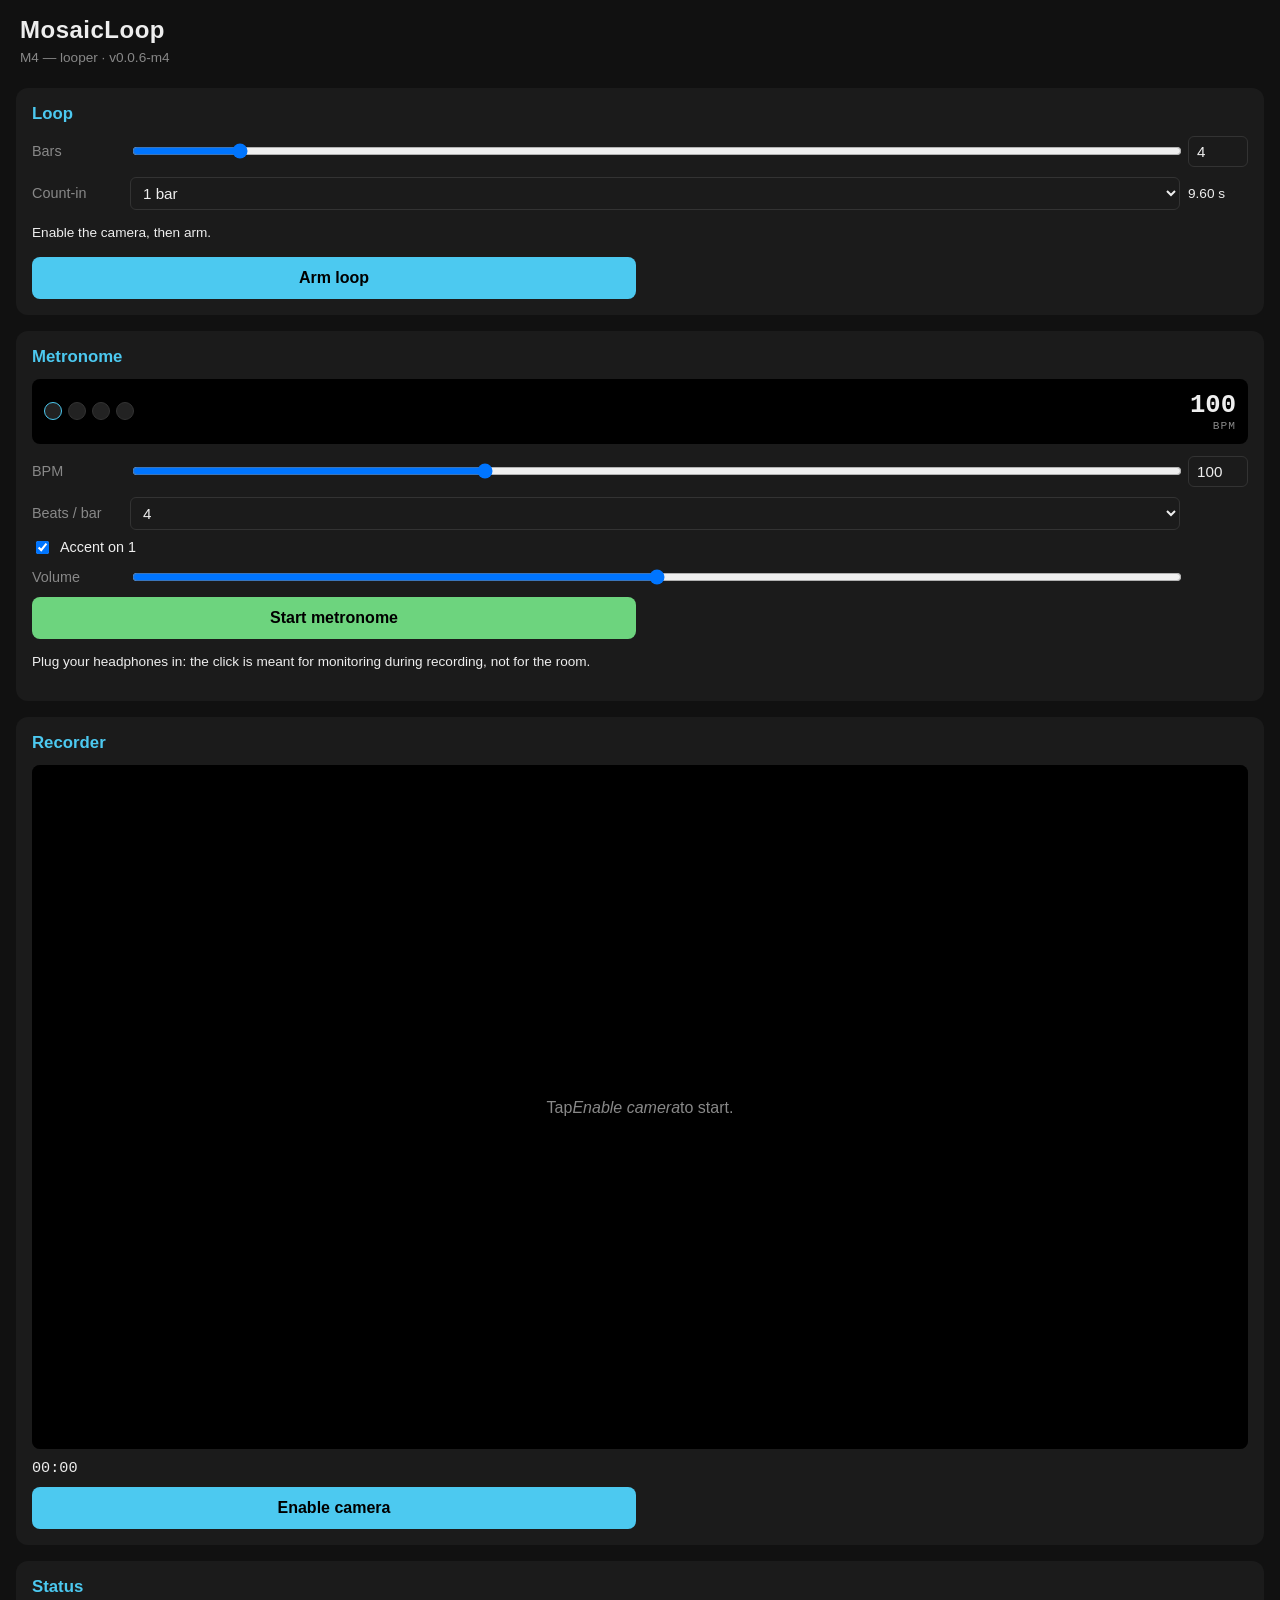
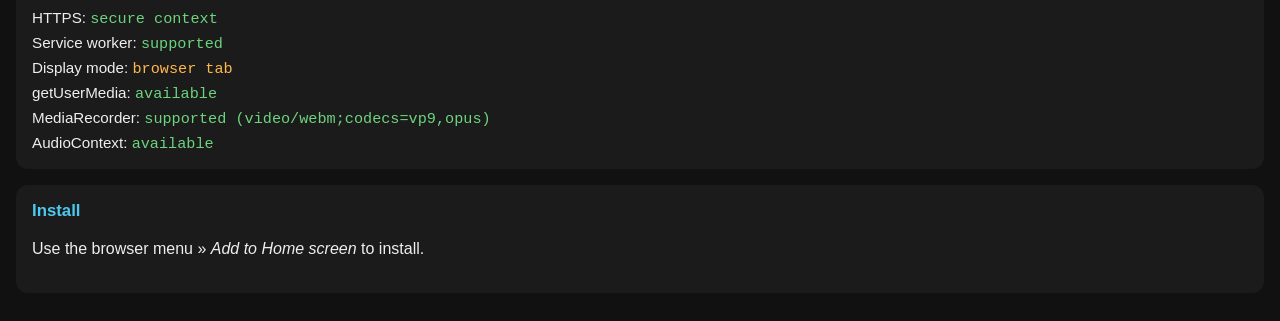
==== mobile/index.html @ 8ce44bef "feat(mobile/m4): looper engine — record exactly N bars on the downbeat mobile/main.js gains a Looper" ====
<!DOCTYPE html>
<html lang="en">
<head>
  <meta charset="UTF-8" />
  <meta name="viewport" content="width=device-width, initial-scale=1, viewport-fit=cover" />
  <meta name="theme-color" content="#111111" />
  <title>MosaicLoop</title>
  <link rel="manifest" href="./manifest.webmanifest" />
  <link rel="icon" href="./icons/icon.svg" type="image/svg+xml" />
  <link rel="stylesheet" href="./styles.css" />
</head>
<body>
  <header>
    <h1>MosaicLoop</h1>
    <p class="tag">M4 — looper · <span id="app-version">v0.0.6-m4</span></p>
  </header>

  <main>
    <section class="card">
      <h2>Loop</h2>

      <div class="metro-row">
        <label for="loop-bars">Bars</label>
        <input type="range" id="loop-bars" min="1" max="32" step="1" value="4" />
        <input type="number" id="loop-bars-num" min="1" max="32" step="1" value="4" />
      </div>

      <div class="metro-row">
        <label for="loop-countin">Count-in</label>
        <select id="loop-countin">
          <option value="0">none</option>
          <option value="1" selected>1 bar</option>
          <option value="2">2 bars</option>
        </select>
        <span class="muted small" id="loop-duration">—</span>
      </div>

      <p id="loop-status" class="muted small">Enable the camera, then arm.</p>

      <div class="rec-controls">
        <button id="loop-arm-btn">Arm loop</button>
        <button id="loop-cancel-btn" hidden>Cancel</button>
      </div>
    </section>
    <section class="card">
      <h2>Metronome</h2>

      <div class="metro-display">
        <div class="metro-leds" id="metro-leds"></div>
        <div class="metro-bpm">
          <span id="metro-bpm-val">100</span>
          <small>BPM</small>
        </div>
      </div>

      <div class="metro-row">
        <label for="metro-bpm">BPM</label>
        <input type="range" id="metro-bpm" min="40" max="220" step="1" value="100" />
        <input type="number" id="metro-bpm-num" min="40" max="220" step="1" value="100" />
      </div>

      <div class="metro-row">
        <label for="metro-beats">Beats / bar</label>
        <select id="metro-beats">
          <option>2</option>
          <option>3</option>
          <option selected>4</option>
          <option>6</option>
          <option>8</option>
        </select>
        <label class="inline">
          <input type="checkbox" id="metro-accent" checked />
          Accent on 1
        </label>
      </div>

      <div class="metro-row">
        <label for="metro-vol">Volume</label>
        <input type="range" id="metro-vol" min="0" max="1" step="0.01" value="0.5" />
      </div>

      <div class="rec-controls">
        <button id="metro-toggle">Start metronome</button>
      </div>

      <p class="muted small">Plug your headphones in: the click is meant
        for monitoring during recording, not for the room.</p>
    </section>
    <section class="card">
      <h2>Recorder</h2>

      <div id="rec-stage">
        <video id="preview" autoplay muted playsinline></video>
        <video id="playback" controls playsinline hidden></video>
        <p id="rec-msg" class="muted">Tap <em>Enable camera</em> to start.</p>
      </div>

      <div class="rec-meta">
        <span id="rec-timer">00:00</span>
        <span id="rec-info" class="muted"></span>
      </div>

      <div class="rec-controls">
        <button id="enable-btn">Enable camera</button>
        <button id="record-btn" hidden>Record</button>
        <button id="stop-btn" hidden>Stop</button>
        <button id="flip-btn" hidden title="Switch camera">Flip</button>
        <a id="download-link" hidden class="btn-link" download>Download</a>
      </div>
    </section>

    <section class="card">
      <h2>Status</h2>
      <ul id="status">
        <li>HTTPS: <span id="s-https">…</span></li>
        <li>Service worker: <span id="s-sw">…</span></li>
        <li>Display mode: <span id="s-display">…</span></li>
        <li>getUserMedia: <span id="s-gum">…</span></li>
        <li>MediaRecorder: <span id="s-mr">…</span></li>
        <li>AudioContext: <span id="s-ac">…</span></li>
      </ul>
    </section>

    <section class="card">
      <h2>Install</h2>
      <p>Use the browser menu &raquo; <em>Add to Home screen</em> to install.</p>
      <button id="install-btn" hidden>Install app</button>
    </section>
  </main>

  <script src="./main.js" type="module"></script>
</body>
</html>
---- mobile/styles.css ----
:root {
  --bg: #111;
  --fg: #eee;
  --muted: #888;
  --accent: #4cc9f0;
  --card: #1b1b1b;
  --ok: #6dd47e;
  --warn: #ffb84d;
  --bad: #ff6b6b;
}

* { box-sizing: border-box; }

/* Make the HTML `hidden` attribute reliable even when other rules set
   `display`. Without this, `<video id="..." hidden>` stays visible
   because the ID rule wins over the UA stylesheet. */
[hidden] { display: none !important; }

html, body {
  margin: 0;
  padding: 0;
  background: var(--bg);
  color: var(--fg);
  font-family: -apple-system, BlinkMacSystemFont, "Segoe UI", Roboto,
               sans-serif;
  font-size: 16px;
  min-height: 100vh;
}

body {
  padding: env(safe-area-inset-top) env(safe-area-inset-right)
           env(safe-area-inset-bottom) env(safe-area-inset-left);
}

header {
  padding: 16px 20px 8px;
}

h1 {
  margin: 0;
  font-size: 1.5rem;
  letter-spacing: 0.5px;
}

.tag {
  margin: 4px 0 0;
  color: var(--muted);
  font-size: 0.85rem;
}

main {
  padding: 12px 16px 32px;
  display: flex;
  flex-direction: column;
  gap: 16px;
}

.card {
  background: var(--card);
  border-radius: 12px;
  padding: 16px;
}

.card h2 {
  margin: 0 0 12px;
  font-size: 1.05rem;
  color: var(--accent);
}

ul {
  list-style: none;
  margin: 0;
  padding: 0;
  display: flex;
  flex-direction: column;
  gap: 6px;
}

li { font-size: 0.95rem; }

li span {
  font-family: ui-monospace, SFMono-Regular, Menlo, monospace;
  color: var(--muted);
}

li span.ok { color: var(--ok); }
li span.warn { color: var(--warn); }
li span.bad { color: var(--bad); }

code {
  font-family: ui-monospace, SFMono-Regular, Menlo, monospace;
  background: #000;
  padding: 1px 5px;
  border-radius: 4px;
  font-size: 0.9em;
}

button {
  appearance: none;
  border: 0;
  background: var(--accent);
  color: #000;
  font-weight: 600;
  font-size: 1rem;
  padding: 12px 20px;
  border-radius: 8px;
  width: 100%;
  cursor: pointer;
}

button:disabled {
  opacity: 0.5;
  cursor: default;
}

p { line-height: 1.45; }

/* ---------- Recorder ---------- */

#rec-stage {
  position: relative;
  background: #000;
  border-radius: 8px;
  overflow: hidden;
  aspect-ratio: 16 / 9;
  margin-bottom: 10px;
}

#preview, #playback {
  width: 100%;
  height: 100%;
  object-fit: contain;
  background: #000;
  display: block;
}

#rec-msg {
  position: absolute;
  inset: 0;
  display: flex;
  align-items: center;
  justify-content: center;
  margin: 0;
  padding: 12px;
  text-align: center;
  background: rgba(0, 0, 0, 0.55);
  color: var(--fg);
}
#rec-msg.muted { color: var(--muted); }
#rec-msg.warn  { color: var(--warn); }
#rec-msg.bad   { color: var(--bad);  }
#rec-msg[hidden] { display: none; }

.rec-meta {
  display: flex;
  justify-content: space-between;
  font-family: ui-monospace, SFMono-Regular, Menlo, monospace;
  font-size: 0.95rem;
  margin-bottom: 10px;
  color: var(--muted);
}
#rec-timer { color: var(--fg); }

.rec-controls {
  display: grid;
  grid-template-columns: 1fr 1fr;
  gap: 8px;
}
.rec-controls button,
.rec-controls .btn-link {
  width: 100%;
}
#record-btn { background: var(--bad); color: #fff; }
#stop-btn   { background: var(--warn); color: #000; }
#flip-btn   { background: #333; color: var(--fg); }

.btn-link {
  display: inline-flex;
  align-items: center;
  justify-content: center;
  text-decoration: none;
  background: var(--ok);
  color: #000;
  font-weight: 600;
  font-size: 1rem;
  padding: 12px 20px;
  border-radius: 8px;
}

/* ---------- Metronome ---------- */

.metro-display {
  display: flex;
  align-items: center;
  justify-content: space-between;
  gap: 12px;
  padding: 12px;
  background: #000;
  border-radius: 8px;
  margin-bottom: 12px;
}

.metro-leds {
  display: flex;
  gap: 6px;
  flex: 1;
  flex-wrap: wrap;
}

.metro-led {
  display: inline-block;
  width: 18px;
  height: 18px;
  border-radius: 50%;
  background: #222;
  border: 1px solid #333;
  transition: background 60ms linear, transform 60ms linear;
}
.metro-led.accent { border-color: var(--accent); }
.metro-led.on { background: var(--accent); transform: scale(1.15); }
.metro-led.flash-accent { background: var(--bad); }

.metro-bpm {
  font-family: ui-monospace, SFMono-Regular, Menlo, monospace;
  font-size: 1.6rem;
  font-weight: 700;
  color: var(--fg);
  text-align: right;
  min-width: 90px;
}
.metro-bpm small {
  display: block;
  font-size: 0.7rem;
  font-weight: 400;
  color: var(--muted);
  letter-spacing: 1px;
}

.metro-row {
  display: grid;
  grid-template-columns: 90px 1fr 60px;
  align-items: center;
  gap: 8px;
  margin-bottom: 10px;
}
.metro-row label {
  font-size: 0.9rem;
  color: var(--muted);
}
.metro-row label.inline {
  grid-column: 1 / -1;
  display: flex;
  align-items: center;
  gap: 8px;
  color: var(--fg);
}
.metro-row input[type="range"] { width: 100%; }
.metro-row input[type="number"],
.metro-row select {
  background: #1b1b1b;
  border: 1px solid #333;
  color: var(--fg);
  padding: 6px 8px;
  border-radius: 6px;
  font-size: 0.95rem;
  font-family: inherit;
}

#metro-toggle {
  background: var(--ok);
  color: #000;
}
#metro-toggle.active {
  background: var(--bad);
  color: #fff;
}

.small { font-size: 0.85rem; }
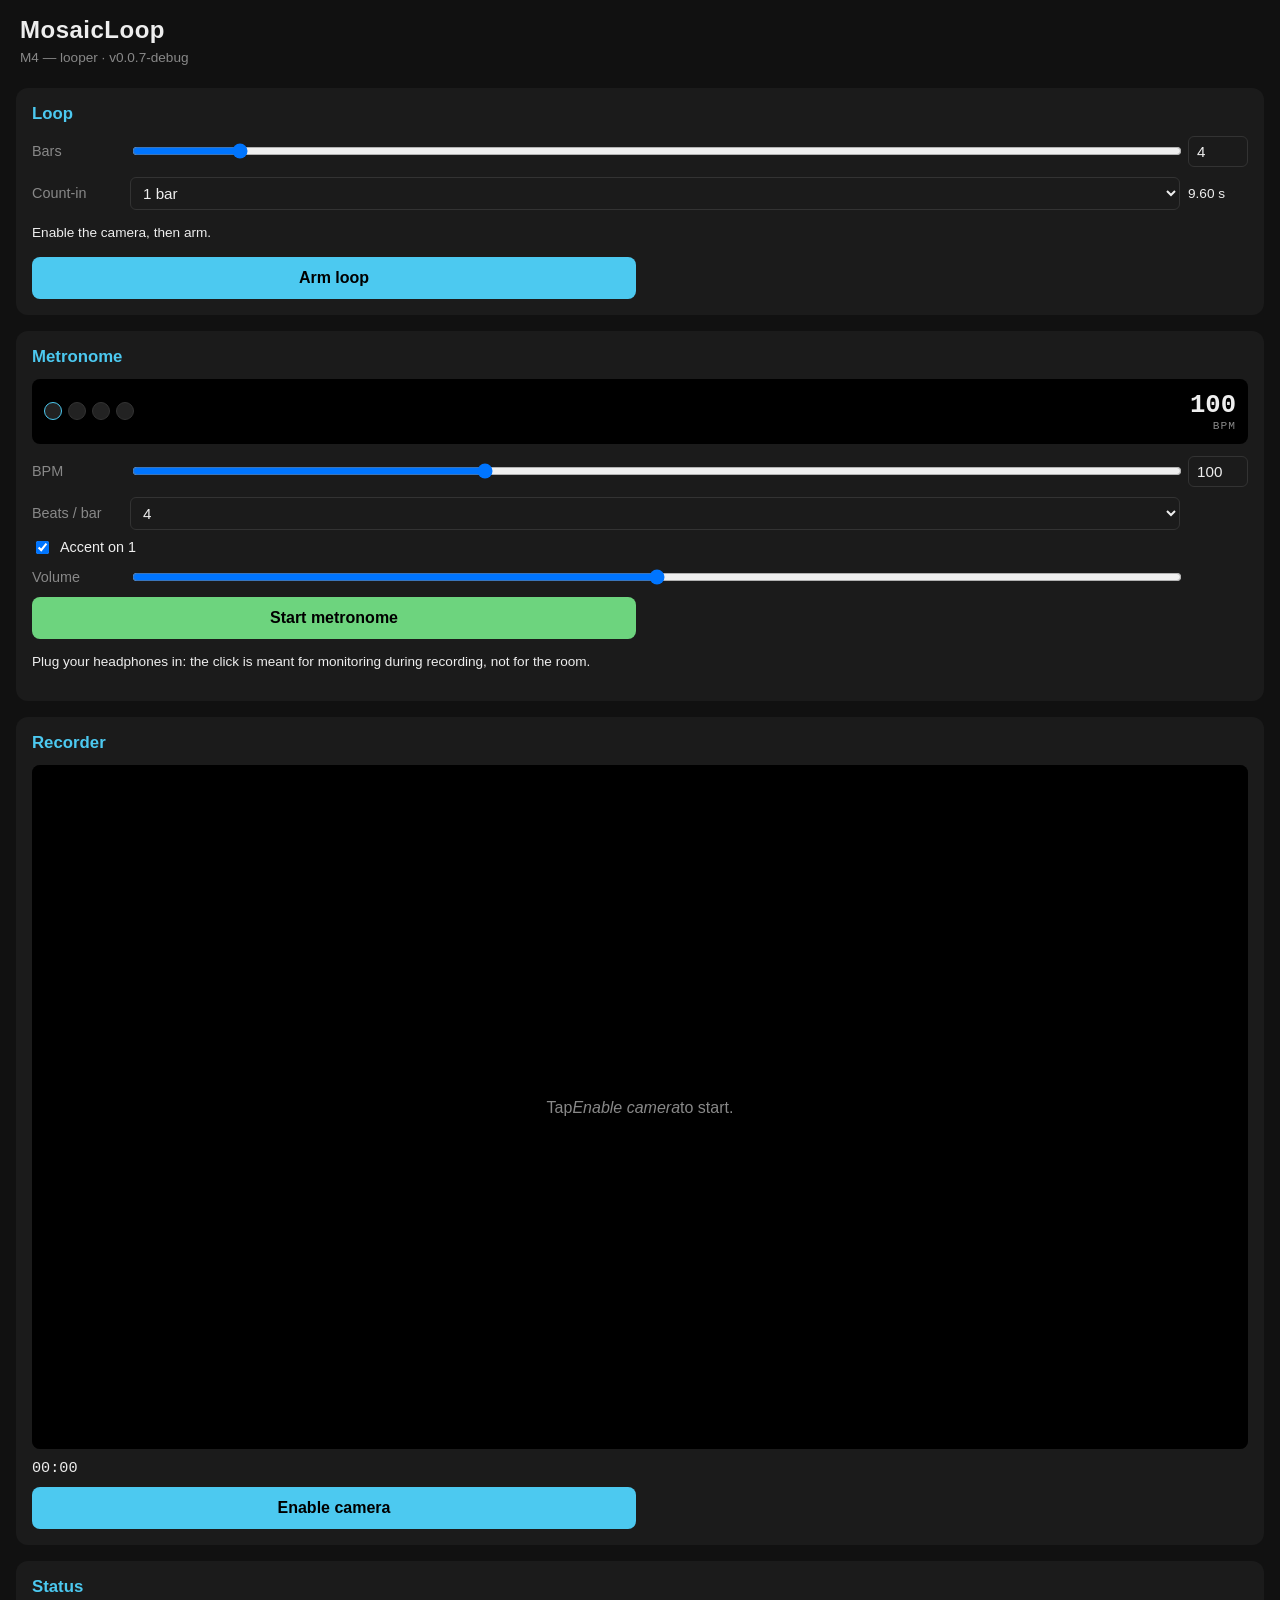
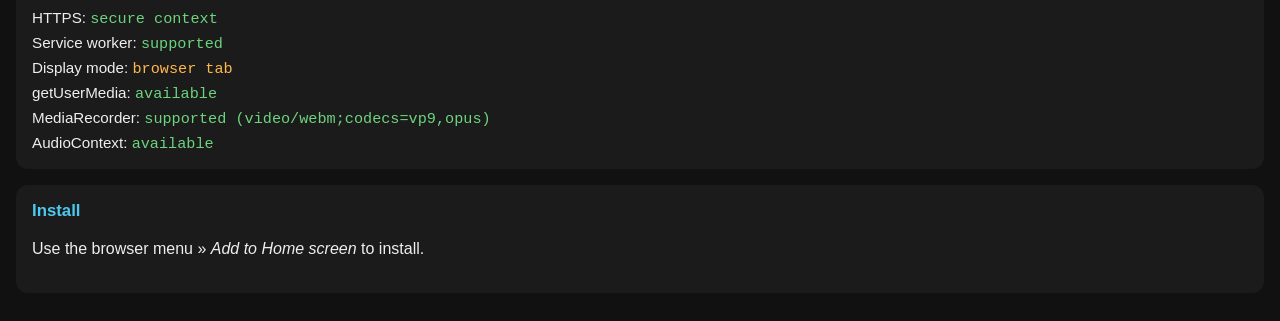
==== commit ce03e10c: "debug(mobile): on-screen log + try/catch around onArmLoop The Arm button isn't responding on the dev" ====
--- a/mobile/index.html
+++ b/mobile/index.html
@@ -12,7 +12,7 @@
 <body>
   <header>
     <h1>MosaicLoop</h1>
-    <p class="tag">M4 — looper · <span id="app-version">v0.0.6-m4</span></p>
+    <p class="tag">M4 — looper · <span id="app-version">v0.0.7-debug</span></p>
   </header>
 
   <main>
@@ -126,6 +126,11 @@
       <p>Use the browser menu &raquo; <em>Add to Home screen</em> to install.</p>
       <button id="install-btn" hidden>Install app</button>
     </section>
+
+    <section class="card" id="debug-card" hidden>
+      <h2>Debug</h2>
+      <pre id="debug-log"></pre>
+    </section>
   </main>
 
   <script src="./main.js" type="module"></script>
--- a/mobile/styles.css
+++ b/mobile/styles.css
@@ -276,3 +276,16 @@
 }
 
 .small { font-size: 0.85rem; }
+
+#debug-log {
+  margin: 0;
+  padding: 8px;
+  background: #000;
+  color: #4cc9f0;
+  font-family: ui-monospace, SFMono-Regular, Menlo, monospace;
+  font-size: 0.75rem;
+  white-space: pre-wrap;
+  word-break: break-word;
+  max-height: 200px;
+  overflow-y: auto;
+}
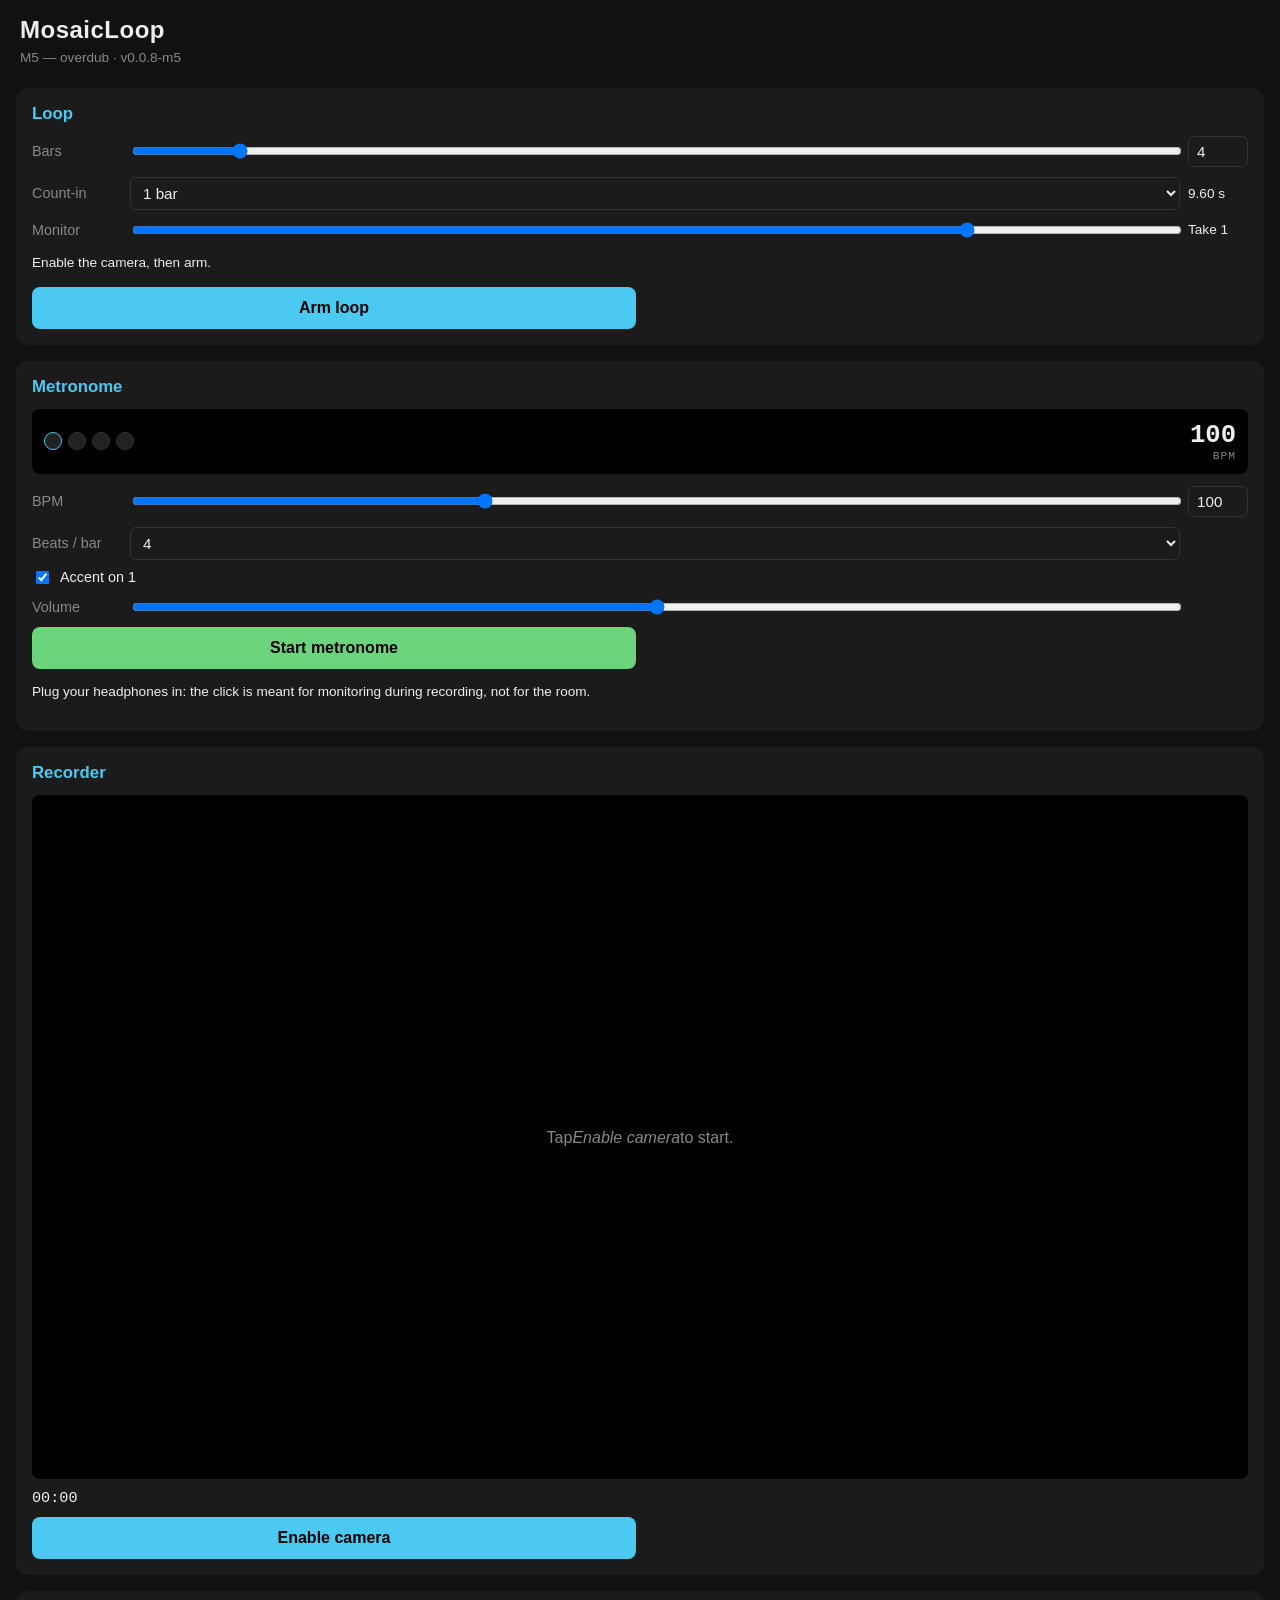
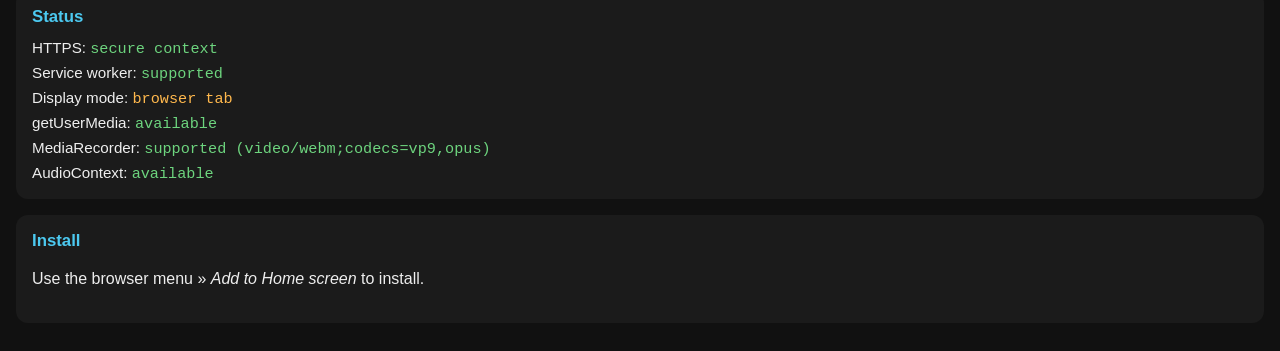
==== commit 87d8fa42: "feat(mobile/m5): overdub — monitor previous takes during recording mobile/main.js gains a Takes sect" ====
--- a/mobile/index.html
+++ b/mobile/index.html
@@ -12,7 +12,7 @@
 <body>
   <header>
     <h1>MosaicLoop</h1>
-    <p class="tag">M4 — looper · <span id="app-version">v0.0.7-debug</span></p>
+    <p class="tag">M5 — overdub · <span id="app-version">v0.0.8-m5</span></p>
   </header>
 
   <main>
@@ -35,12 +35,28 @@
         <span class="muted small" id="loop-duration">—</span>
       </div>
 
+      <div class="metro-row">
+        <label for="monitor-vol">Monitor</label>
+        <input type="range" id="monitor-vol" min="0" max="1" step="0.01" value="0.8" />
+        <span class="muted small" id="loop-take-counter">Take 1</span>
+      </div>
+
       <p id="loop-status" class="muted small">Enable the camera, then arm.</p>
 
       <div class="rec-controls">
         <button id="loop-arm-btn">Arm loop</button>
         <button id="loop-cancel-btn" hidden>Cancel</button>
       </div>
+    </section>
+
+    <section class="card" id="takes-card" hidden>
+      <h2>Takes</h2>
+      <ul id="takes-list" class="takes-list"></ul>
+      <div class="rec-controls">
+        <button id="takes-clear-btn">Clear all takes</button>
+      </div>
+      <p class="muted small">Tempo is locked while takes exist. Clear
+        them to change BPM, beats per bar, or loop length.</p>
     </section>
     <section class="card">
       <h2>Metronome</h2>
--- a/mobile/styles.css
+++ b/mobile/styles.css
@@ -289,3 +289,58 @@
   max-height: 200px;
   overflow-y: auto;
 }
+
+/* ---------- Takes list ---------- */
+
+.takes-list {
+  display: flex;
+  flex-direction: column;
+  gap: 8px;
+  margin-bottom: 12px;
+}
+
+.take-item {
+  display: grid;
+  grid-template-columns: 80px 1fr auto auto;
+  align-items: center;
+  gap: 8px;
+  background: #1b1b1b;
+  border: 1px solid #333;
+  border-radius: 8px;
+  padding: 8px;
+}
+
+.take-label {
+  font-weight: 600;
+  font-size: 0.95rem;
+}
+.take-label.warn { color: var(--warn); }
+
+.take-item audio {
+  width: 100%;
+  height: 32px;
+}
+
+.take-btn {
+  display: inline-flex;
+  align-items: center;
+  justify-content: center;
+  text-decoration: none;
+  background: #333;
+  color: var(--fg);
+  font-weight: 600;
+  font-size: 0.85rem;
+  padding: 6px 10px;
+  border-radius: 6px;
+  border: 0;
+  width: auto;
+  min-width: 36px;
+}
+.take-btn.take-del { background: var(--bad); color: #fff; }
+
+#takes-clear-btn { background: #333; color: var(--fg); }
+
+input:disabled, select:disabled {
+  opacity: 0.5;
+  pointer-events: none;
+}
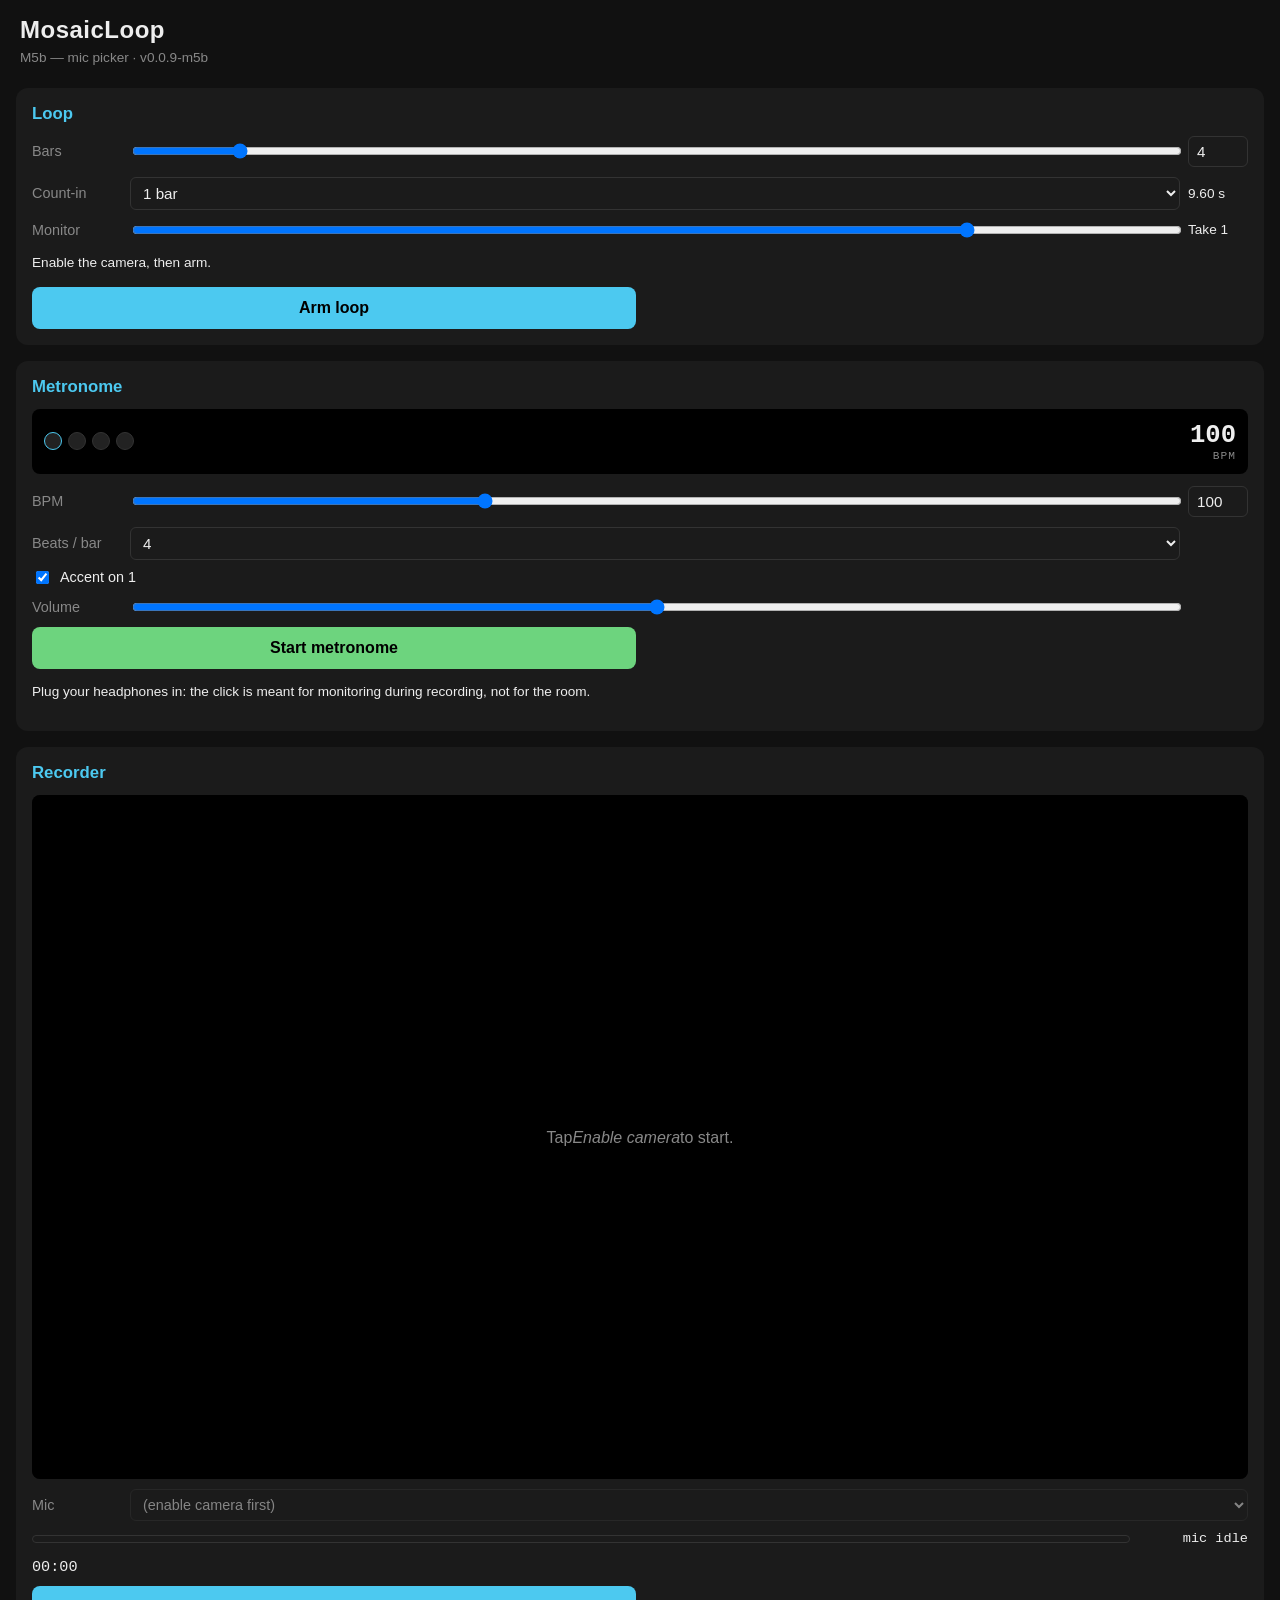
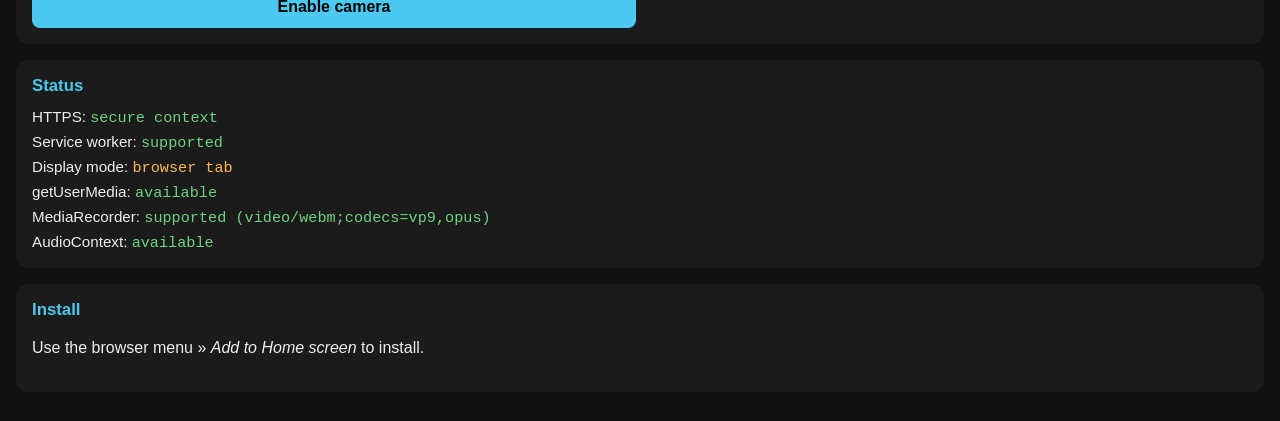
==== commit 2c9146f4: "feat(mobile/m5b): mic picker + VU meter Diagnose 'no audio captured' issues without guessing:  - enu" ====
--- a/mobile/index.html
+++ b/mobile/index.html
@@ -12,7 +12,7 @@
 <body>
   <header>
     <h1>MosaicLoop</h1>
-    <p class="tag">M5 — overdub · <span id="app-version">v0.0.8-m5</span></p>
+    <p class="tag">M5b — mic picker · <span id="app-version">v0.0.9-m5b</span></p>
   </header>
 
   <main>
@@ -111,6 +111,18 @@
         <p id="rec-msg" class="muted">Tap <em>Enable camera</em> to start.</p>
       </div>
 
+      <div class="metro-row mic-row">
+        <label for="mic-select">Mic</label>
+        <select id="mic-select" disabled>
+          <option>(enable camera first)</option>
+        </select>
+      </div>
+
+      <div class="vu-wrap">
+        <div class="vu-bar"><div id="vu-fill"></div></div>
+        <span id="vu-label" class="muted small">mic idle</span>
+      </div>
+
       <div class="rec-meta">
         <span id="rec-timer">00:00</span>
         <span id="rec-info" class="muted"></span>
--- a/mobile/styles.css
+++ b/mobile/styles.css
@@ -344,3 +344,47 @@
   opacity: 0.5;
   pointer-events: none;
 }
+
+/* ---------- Mic picker + VU meter ---------- */
+
+.mic-row select {
+  grid-column: 2 / span 2;
+  background: #1b1b1b;
+  border: 1px solid #333;
+  color: var(--fg);
+  padding: 6px 8px;
+  border-radius: 6px;
+  font-size: 0.9rem;
+  font-family: inherit;
+  width: 100%;
+}
+
+.vu-wrap {
+  display: flex;
+  align-items: center;
+  gap: 8px;
+  margin: 8px 0 12px;
+}
+
+.vu-bar {
+  flex: 1;
+  height: 8px;
+  background: #1b1b1b;
+  border: 1px solid #333;
+  border-radius: 4px;
+  overflow: hidden;
+}
+
+#vu-fill {
+  height: 100%;
+  width: 0%;
+  background: linear-gradient(to right, var(--ok) 0%, var(--ok) 70%,
+                                       var(--warn) 80%, var(--bad) 100%);
+  transition: width 60ms linear;
+}
+
+#vu-label {
+  min-width: 110px;
+  text-align: right;
+  font-family: ui-monospace, SFMono-Regular, Menlo, monospace;
+}
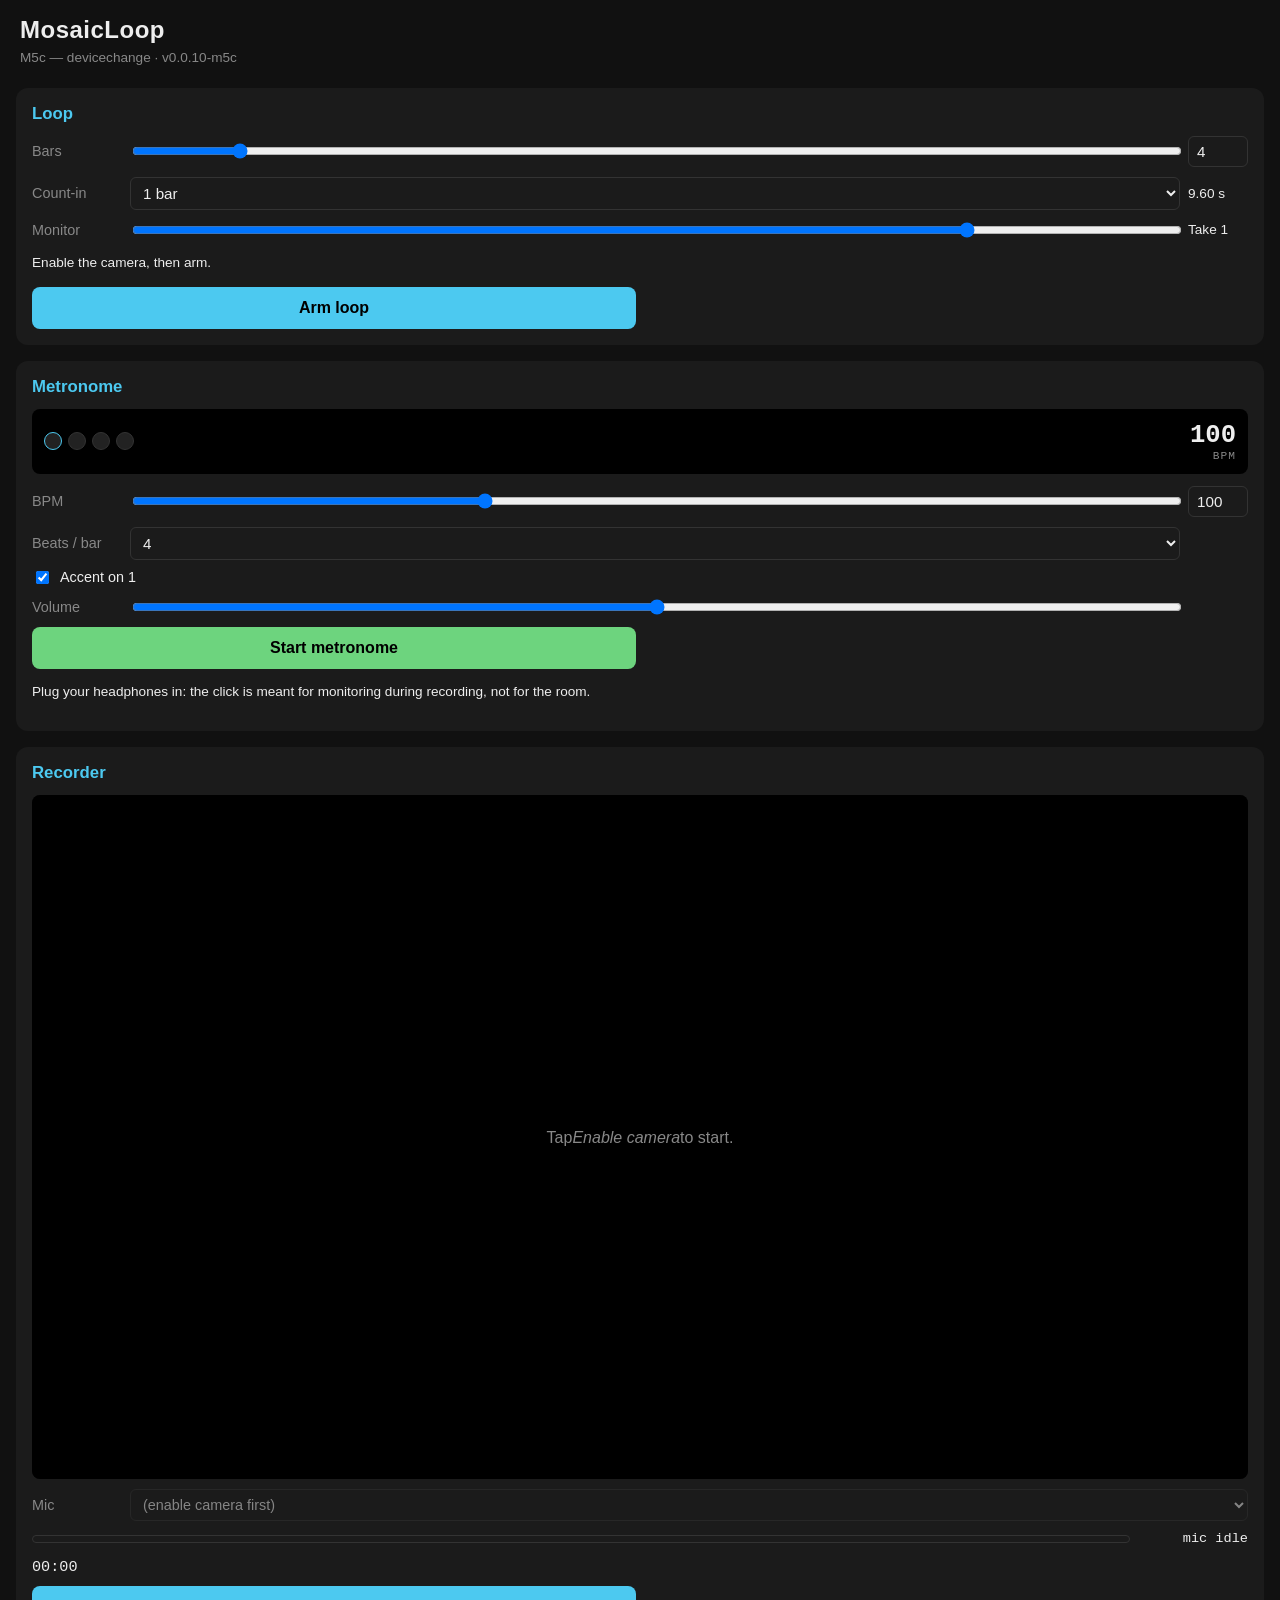
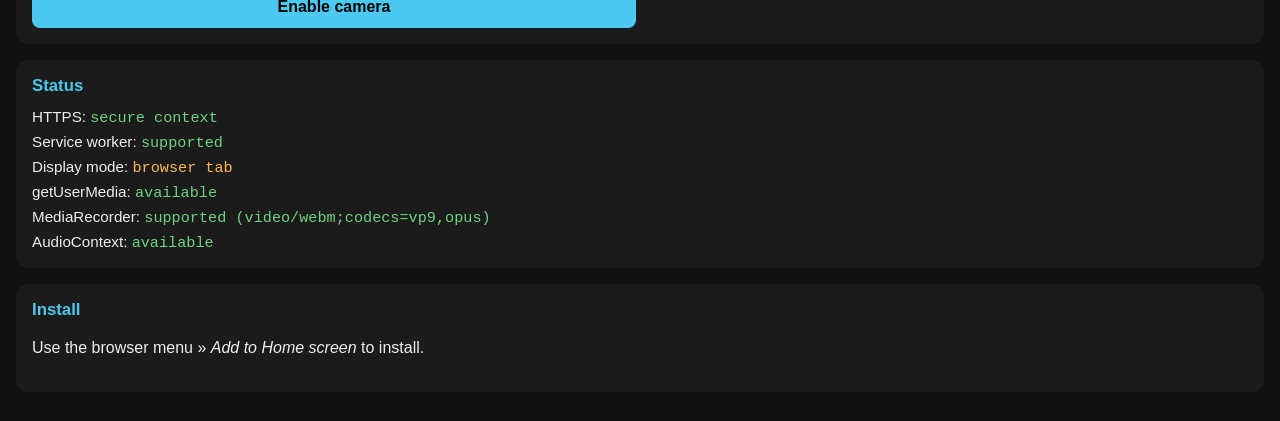
==== commit 035b28ea: "feat(mobile/m5c): auto-refresh mic list on devicechange navigator.mediaDevices.devicechange fires wh" ====
--- a/mobile/index.html
+++ b/mobile/index.html
@@ -12,7 +12,7 @@
 <body>
   <header>
     <h1>MosaicLoop</h1>
-    <p class="tag">M5b — mic picker · <span id="app-version">v0.0.9-m5b</span></p>
+    <p class="tag">M5c — devicechange · <span id="app-version">v0.0.10-m5c</span></p>
   </header>
 
   <main>
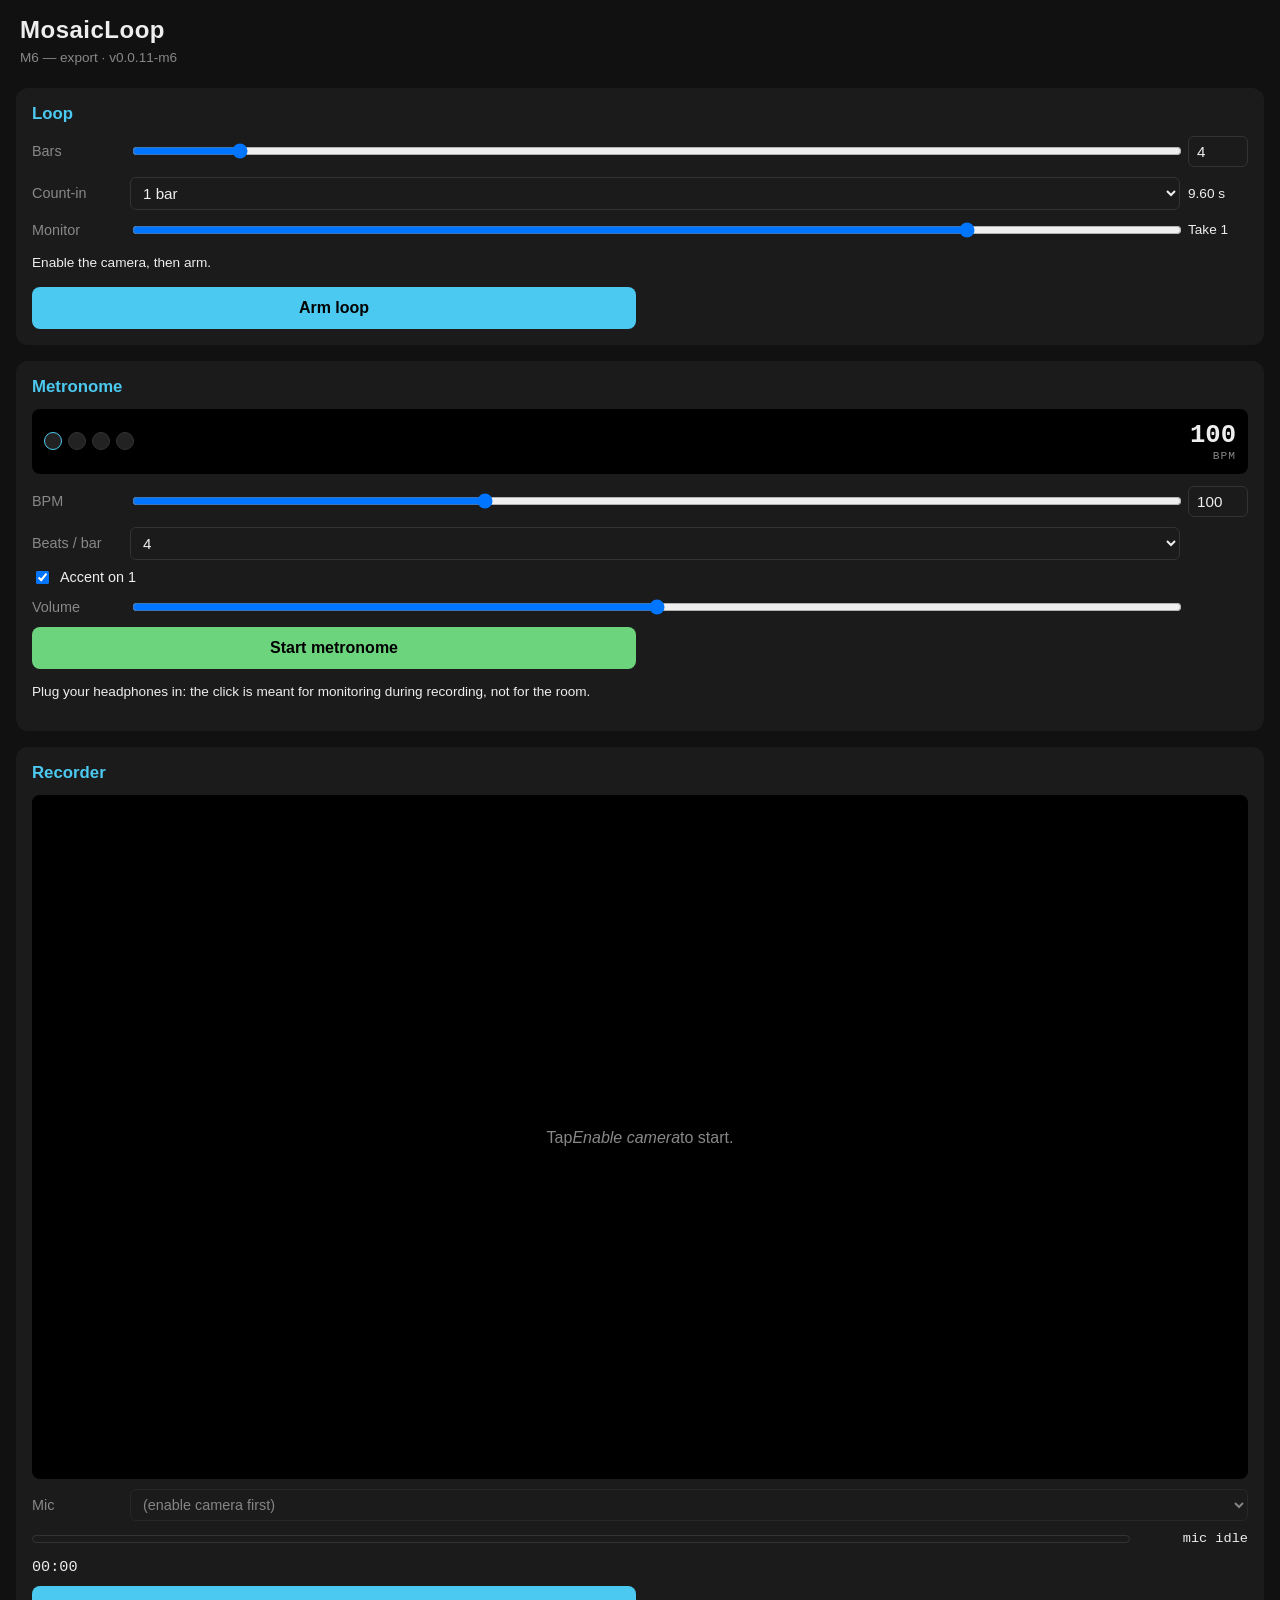
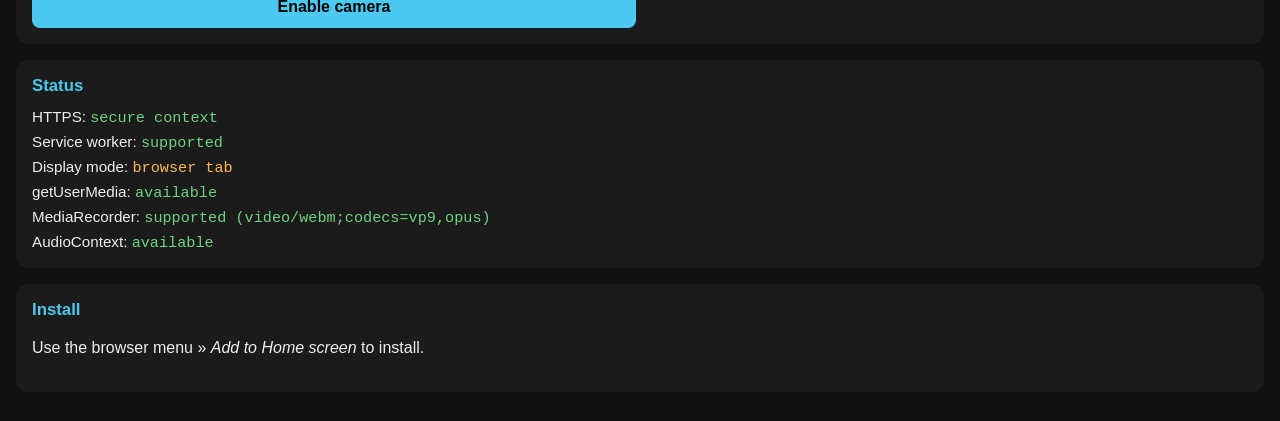
==== commit b25b4b0f: "feat(mobile/m6): export session as ZIP with manifest mobile/zipstore.js — minimal STORE-only ZIP enc" ====
--- a/mobile/index.html
+++ b/mobile/index.html
@@ -12,7 +12,7 @@
 <body>
   <header>
     <h1>MosaicLoop</h1>
-    <p class="tag">M5c — devicechange · <span id="app-version">v0.0.10-m5c</span></p>
+    <p class="tag">M6 — export · <span id="app-version">v0.0.11-m6</span></p>
   </header>
 
   <main>
@@ -53,6 +53,7 @@
       <h2>Takes</h2>
       <ul id="takes-list" class="takes-list"></ul>
       <div class="rec-controls">
+        <button id="takes-export-btn">Export session</button>
         <button id="takes-clear-btn">Clear all takes</button>
       </div>
       <p class="muted small">Tempo is locked while takes exist. Clear
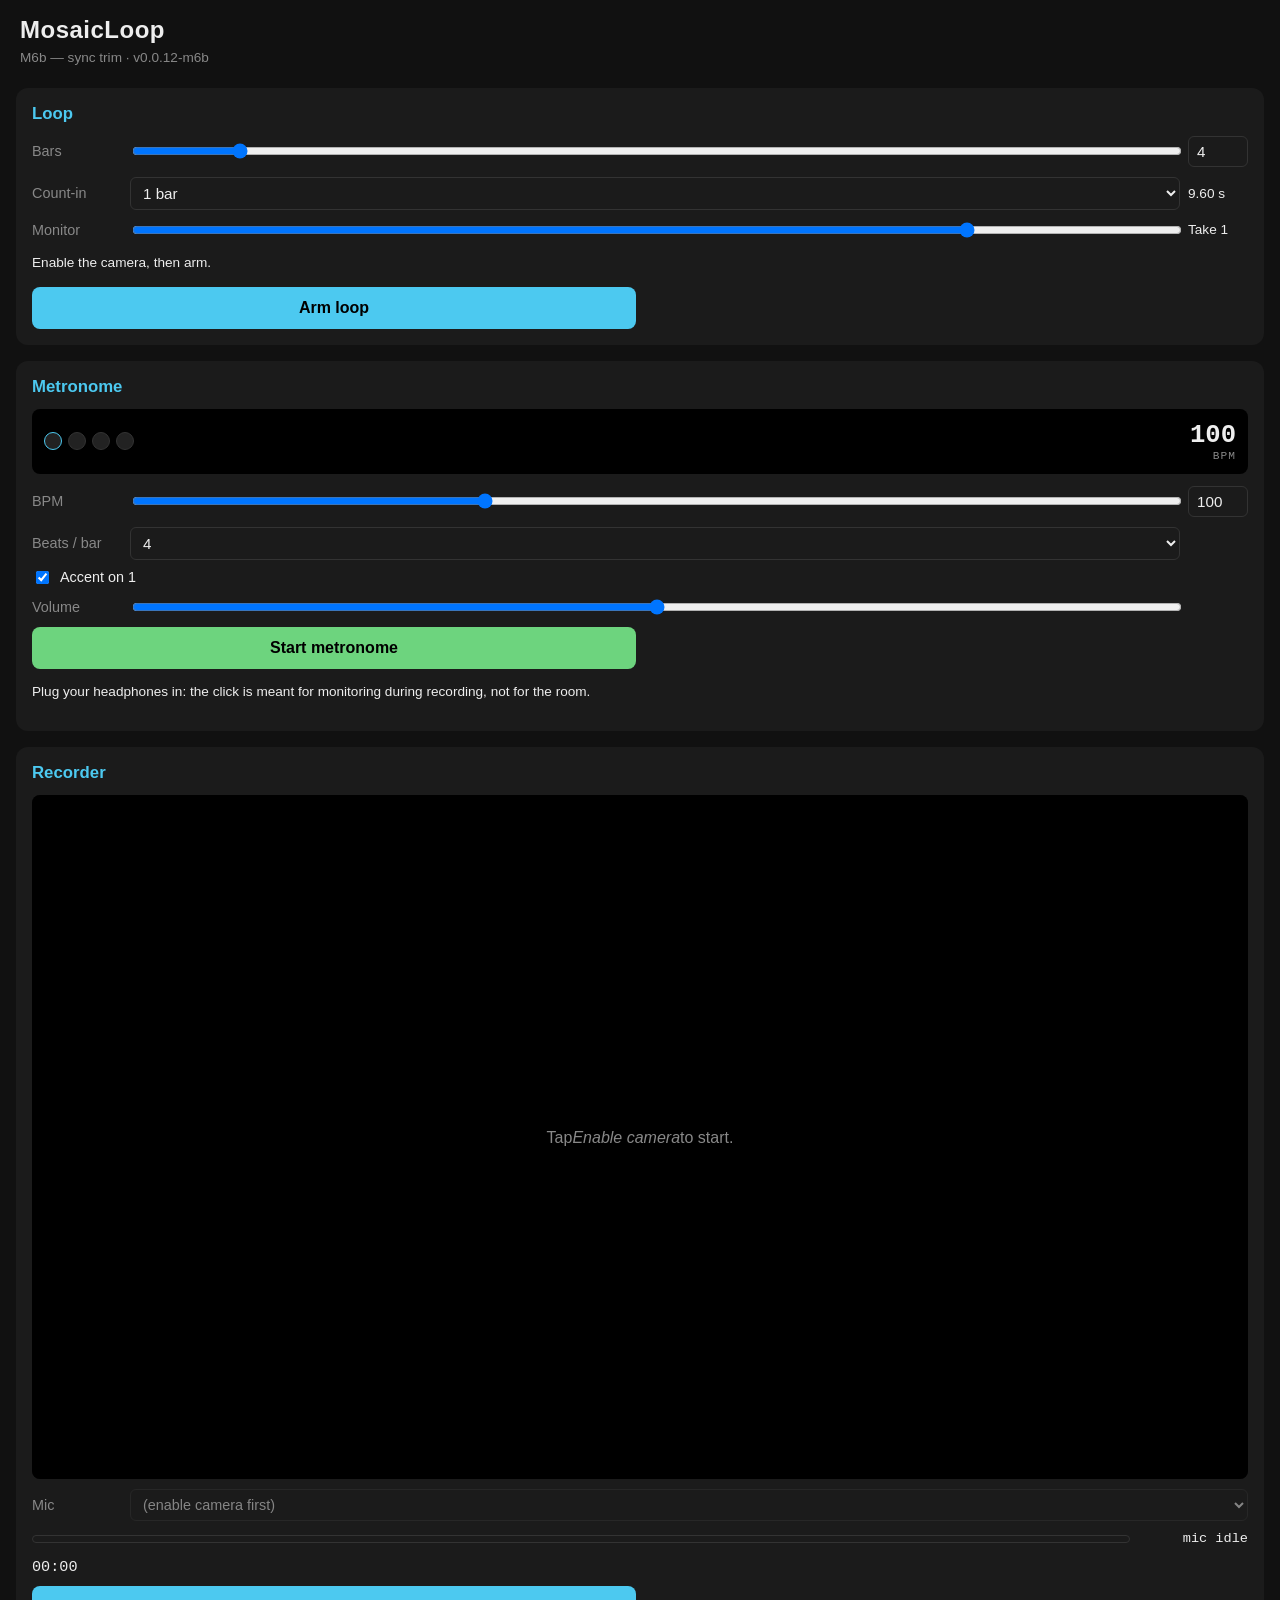
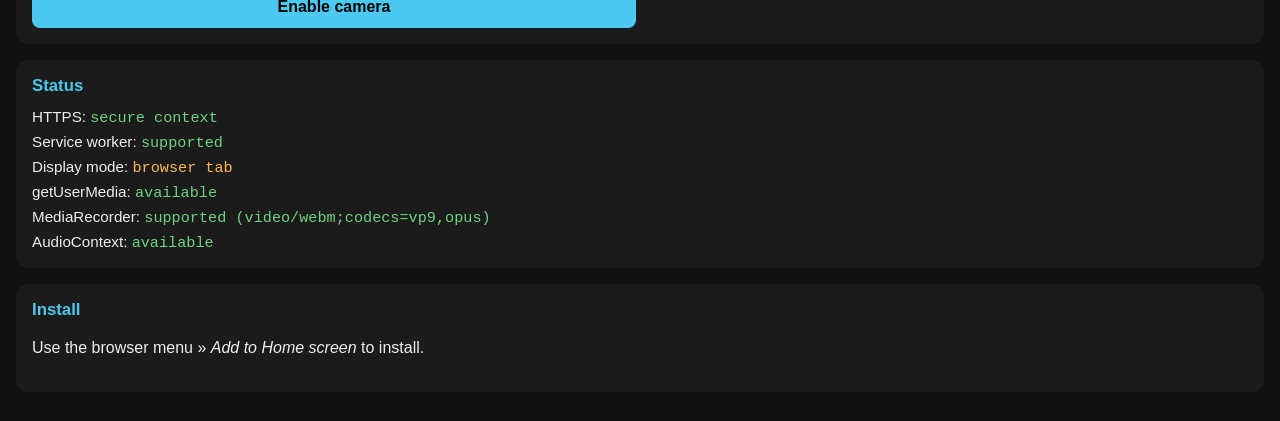
==== commit 4841ed4f: "fix(mobile/m6b): trim MediaRecorder leading silence on overdub playback Symptom: when an overdub tak" ====
--- a/mobile/index.html
+++ b/mobile/index.html
@@ -12,7 +12,7 @@
 <body>
   <header>
     <h1>MosaicLoop</h1>
-    <p class="tag">M6 — export · <span id="app-version">v0.0.11-m6</span></p>
+    <p class="tag">M6b — sync trim · <span id="app-version">v0.0.12-m6b</span></p>
   </header>
 
   <main>
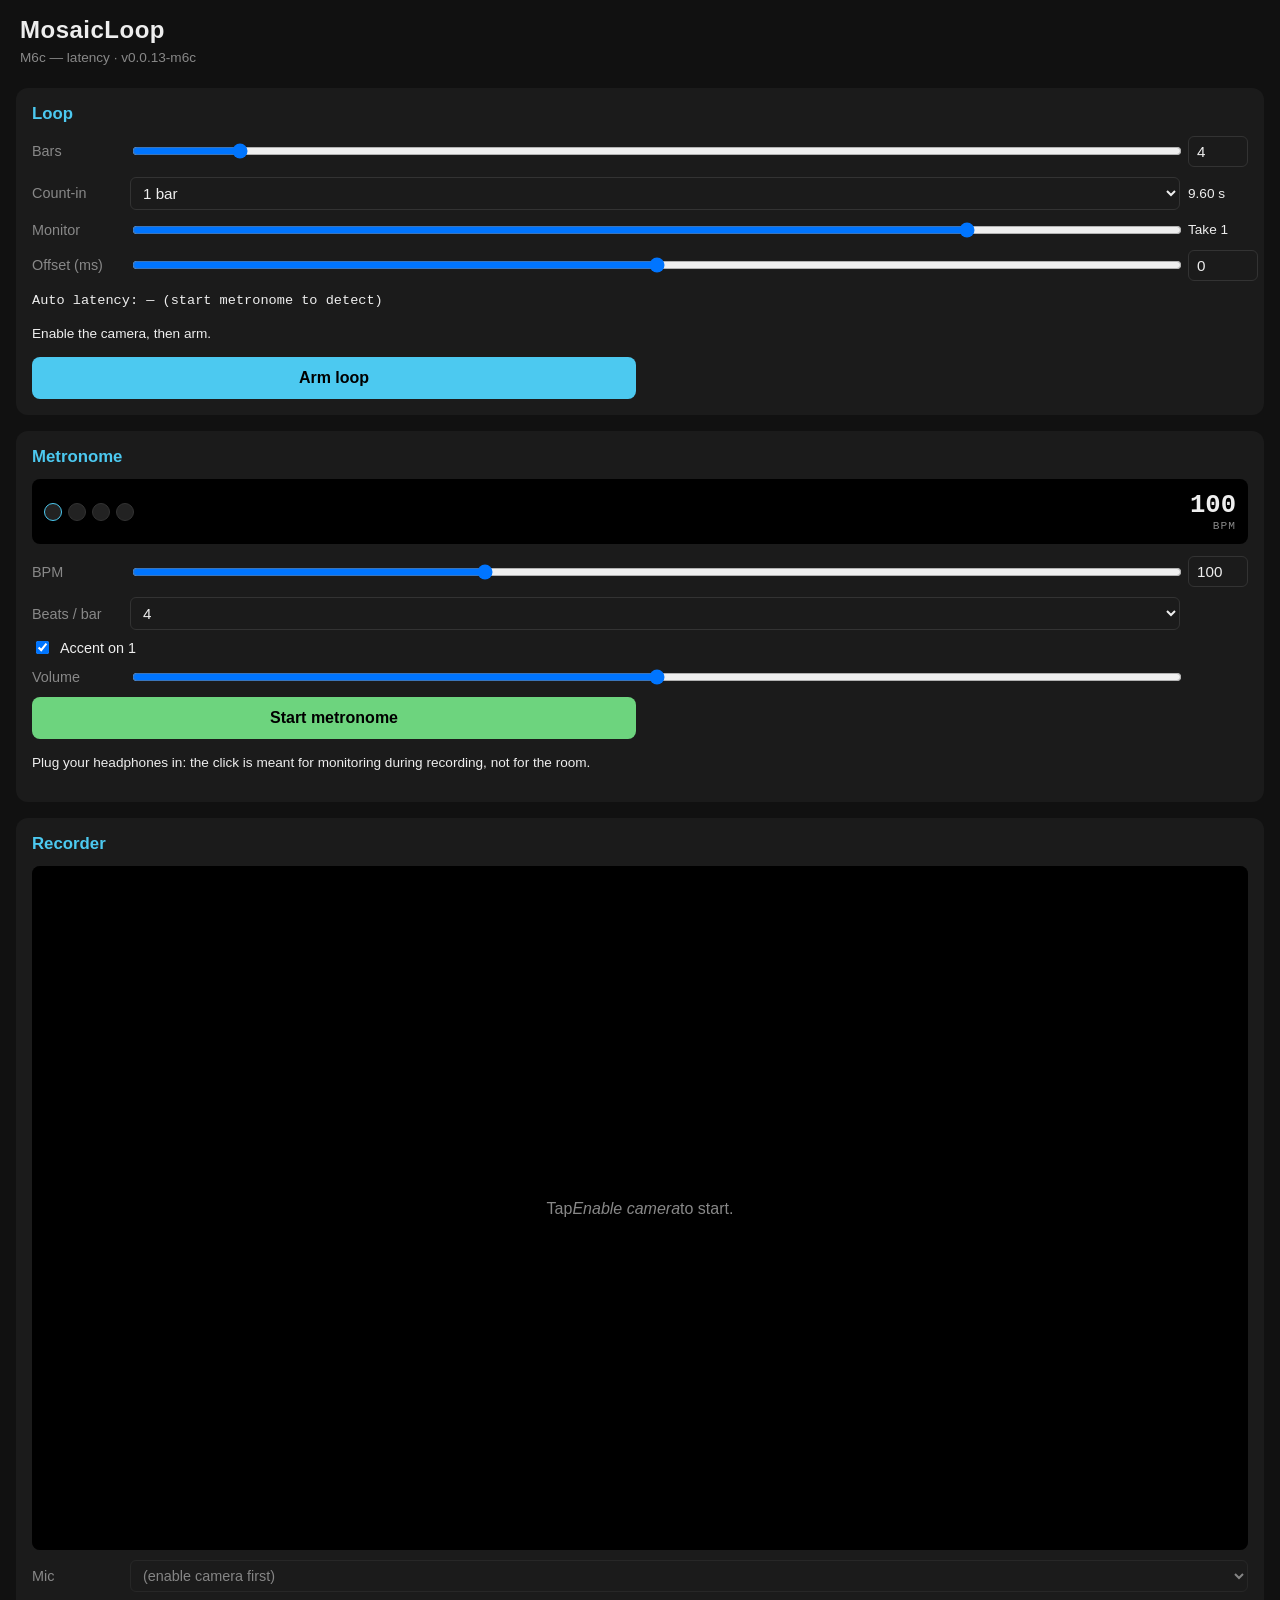
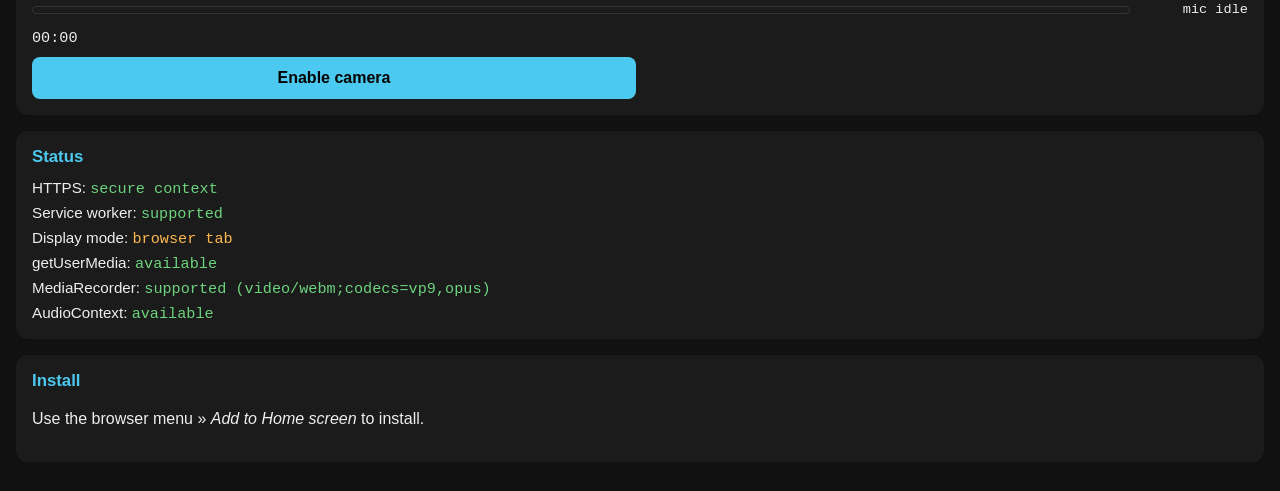
==== commit d410dcc3: "fix(mobile/m6c): compensate Bluetooth/output latency on monitor playback Symptom (M6b): even after t" ====
--- a/mobile/index.html
+++ b/mobile/index.html
@@ -12,7 +12,7 @@
 <body>
   <header>
     <h1>MosaicLoop</h1>
-    <p class="tag">M6b — sync trim · <span id="app-version">v0.0.12-m6b</span></p>
+    <p class="tag">M6c — latency · <span id="app-version">v0.0.13-m6c</span></p>
   </header>
 
   <main>
@@ -40,6 +40,14 @@
         <input type="range" id="monitor-vol" min="0" max="1" step="0.01" value="0.8" />
         <span class="muted small" id="loop-take-counter">Take 1</span>
       </div>
+
+      <div class="metro-row offset-row">
+        <label for="monitor-offset">Offset (ms)</label>
+        <input type="range" id="monitor-offset" min="-500" max="500" step="1" value="0" />
+        <input type="number" id="monitor-offset-num" min="-500" max="500" step="1" value="0" />
+      </div>
+
+      <p class="muted small" id="latency-info">Auto latency: —</p>
 
       <p id="loop-status" class="muted small">Enable the camera, then arm.</p>
 
--- a/mobile/styles.css
+++ b/mobile/styles.css
@@ -388,3 +388,14 @@
   text-align: right;
   font-family: ui-monospace, SFMono-Regular, Menlo, monospace;
 }
+
+/* Monitor offset row inherits .metro-row but the number input is
+   wider here because we go up to 500 (3 digits + sign). */
+.offset-row input[type="number"] {
+  min-width: 70px;
+}
+
+#latency-info {
+  font-family: ui-monospace, SFMono-Regular, Menlo, monospace;
+  margin: 0 0 8px;
+}
